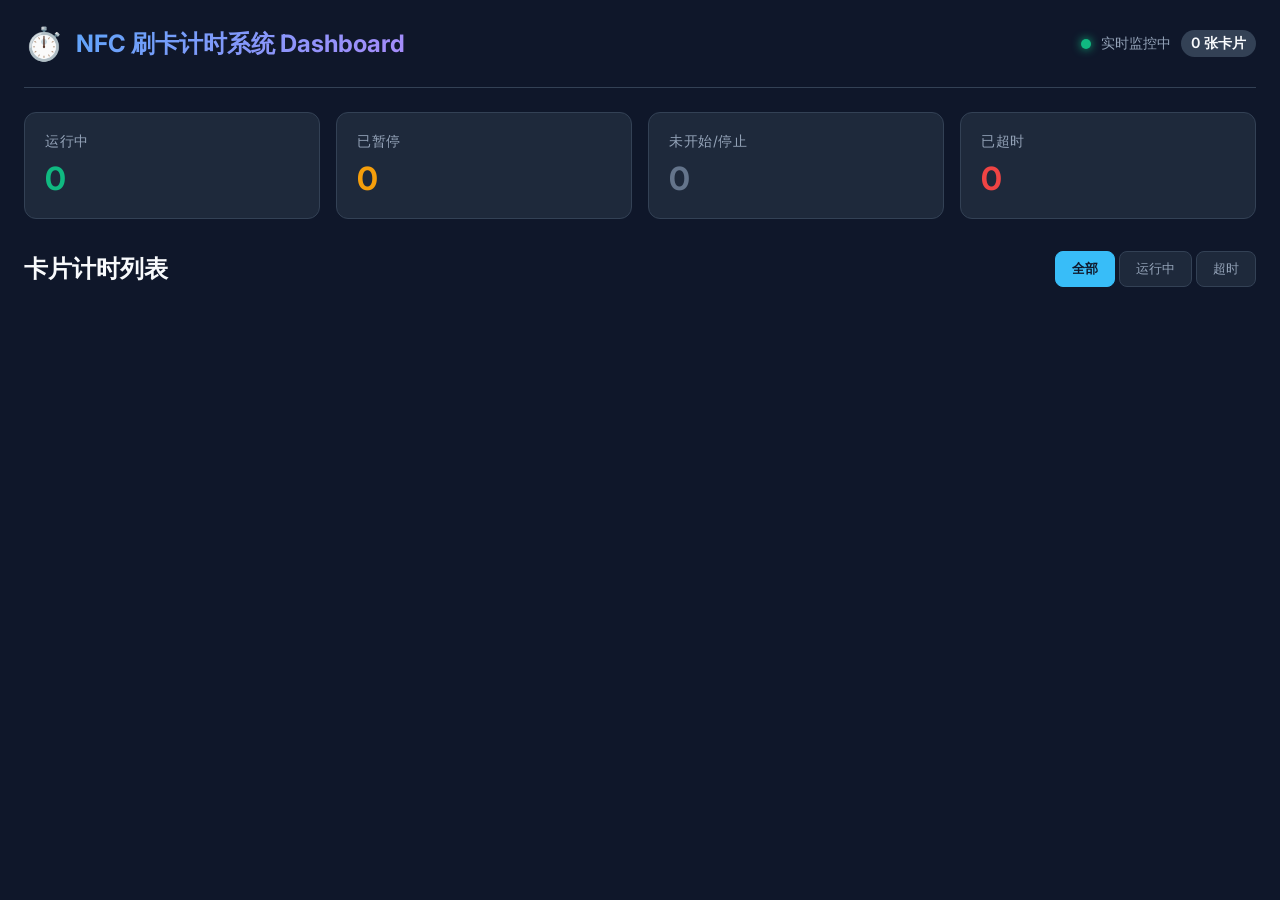
==== server/wwwroot/index.html @ 8a8f9bfa "Initial commit for NFC Timing System" ====
<!DOCTYPE html>
<html lang="zh-CN">
<head>
    <meta charset="UTF-8">
    <meta name="viewport" content="width=device-width, initial-scale=1.0">
    <title>NFC 计时监控中心 - Web Dashboard</title>
    <link rel="stylesheet" href="style.css">
    <link href="https://fonts.googleapis.com/css2?family=Inter:wght@400;500;600;700&display=swap" rel="stylesheet">
</head>
<body>
    <div class="app-container">
        <header class="navbar">
            <div class="brand">
                <span class="logo-icon">⏱️</span>
                <h1>NFC 刷卡计时系统 Dashboard</h1>
            </div>
            <div class="header-status">
                <span class="pulse-indicator"></span>
                <span id="serverStatusText">实时监控中</span>
                <span class="card-count-badge" id="totalCardsBadge">0 张卡片</span>
            </div>
        </header>

        <main class="content">
            <!-- Android Web NFC Scanner Section (Only shown on Android Chrome/Edge) -->
            <div id="androidNfcSection" class="nfc-scan-card" style="display: none;">
                <div class="nfc-scan-info">
                    <span class="nfc-icon">📲</span>
                    <div>
                        <h3>安卓 Web 刷卡感知已就绪</h3>
                        <p id="webNfcStatusText">点击“开始Web刷卡”，直接靠近NFC卡片即可自动查找定位对应卡片。</p>
                    </div>
                </div>
                <button id="btnToggleWebNfc" class="btn-nfc-scan">开始 Web 刷卡</button>
            </div>

            <div class="stats-bar">
                <div class="stat-card">
                    <span class="stat-label">运行中</span>
                    <span class="stat-value text-running" id="countRunning">0</span>
                </div>
                <div class="stat-card">
                    <span class="stat-label">已暂停</span>
                    <span class="stat-value text-paused" id="countPaused">0</span>
                </div>
                <div class="stat-card">
                    <span class="stat-label">未开始/停止</span>
                    <span class="stat-value text-stopped" id="countStopped">0</span>
                </div>
                <div class="stat-card">
                    <span class="stat-label">已超时</span>
                    <span class="stat-value text-expired" id="countExpired">0</span>
                </div>
            </div>

            <section class="cards-section">
                <div class="section-header">
                    <h2>卡片计时列表</h2>
                    <div class="filter-controls">
                        <button class="btn-filter active" data-filter="all">全部</button>
                        <button class="btn-filter" data-filter="running">运行中</button>
                        <button class="btn-filter" data-filter="expired">超时</button>
                    </div>
                </div>

                <div class="cards-grid" id="cardsGrid">
                    <!-- Cards dynamically rendered here -->
                </div>
            </section>
        </main>
    </div>

    <script src="app.js"></script>
</body>
</html>
---- server/wwwroot/style.css ----
:root {
    --bg-primary: #0f172a;
    --bg-card: #1e293b;
    --bg-card-hover: #334155;
    --text-main: #f8fafc;
    --text-muted: #94a3b8;
    
    --color-running: #10b981;
    --color-running-glow: rgba(16, 185, 129, 0.2);
    --color-paused: #f59e0b;
    --color-stopped: #64748b;
    --color-expired: #ef4444;
    --color-expired-glow: rgba(239, 68, 68, 0.3);
    
    --border-radius: 12px;
}

* {
    box-sizing: border-box;
    margin: 0;
    padding: 0;
}

body {
    font-family: 'Inter', system-ui, -apple-system, sans-serif;
    background-color: var(--bg-primary);
    color: var(--text-main);
    min-height: 100vh;
    padding: 24px;
}

.app-container {
    max-width: 1300px;
    margin: 0 auto;
}

.navbar {
    display: flex;
    justify-content: space-between;
    align-items: center;
    padding-bottom: 24px;
    border-bottom: 1px solid #334155;
    margin-bottom: 24px;
}

.brand {
    display: flex;
    align-items: center;
    gap: 12px;
}

.logo-icon {
    font-size: 2rem;
}

.brand h1 {
    font-size: 1.5rem;
    font-weight: 700;
    background: linear-gradient(135deg, #60a5fa, #a78bfa);
    -webkit-background-clip: text;
    -webkit-text-fill-color: transparent;
}

.header-status {
    display: flex;
    align-items: center;
    gap: 10px;
    font-size: 0.9rem;
    color: var(--text-muted);
}

.pulse-indicator {
    width: 10px;
    height: 10px;
    border-radius: 50%;
    background-color: var(--color-running);
    box-shadow: 0 0 10px var(--color-running);
    animation: pulse 2s infinite;
}

@keyframes pulse {
    0% { transform: scale(0.95); opacity: 0.8; }
    50% { transform: scale(1.15); opacity: 1; }
    100% { transform: scale(0.95); opacity: 0.8; }
}

.card-count-badge {
    background: #334155;
    padding: 4px 10px;
    border-radius: 20px;
    color: var(--text-main);
    font-weight: 600;
}

/* Web NFC Card Styling */
.nfc-scan-card {
    background: linear-gradient(135deg, #1e293b, #0f172a);
    border: 1px solid #38bdf8;
    border-radius: var(--border-radius);
    padding: 16px 20px;
    margin-bottom: 24px;
    display: flex;
    justify-content: space-between;
    align-items: center;
    box-shadow: 0 0 15px rgba(56, 189, 248, 0.15);
}

.nfc-scan-info {
    display: flex;
    align-items: center;
    gap: 16px;
}

.nfc-icon {
    font-size: 1.8rem;
}

.nfc-scan-info h3 {
    font-size: 1.05rem;
    color: #38bdf8;
    margin-bottom: 4px;
}

.nfc-scan-info p {
    font-size: 0.85rem;
    color: var(--text-muted);
}

.btn-nfc-scan {
    background: #38bdf8;
    color: #0f172a;
    border: none;
    padding: 10px 20px;
    border-radius: 8px;
    font-weight: 700;
    cursor: pointer;
    transition: all 0.2s;
}

.btn-nfc-scan.active {
    background: #ef4444;
    color: #ffffff;
}

.highlight-swiped-card {
    box-shadow: 0 0 25px #38bdf8 !important;
    border-color: #38bdf8 !important;
    transform: scale(1.03);
    transition: all 0.3s ease-in-out;
}

.stats-bar {
    display: grid;
    grid-template-columns: repeat(auto-fit, minmax(200px, 1fr));
    gap: 16px;
    margin-bottom: 32px;
}

.stat-card {
    background: var(--bg-card);
    padding: 20px;
    border-radius: var(--border-radius);
    display: flex;
    flex-direction: column;
    gap: 8px;
    border: 1px solid #334155;
}

.stat-label {
    color: var(--text-muted);
    font-size: 0.85rem;
    text-transform: uppercase;
    letter-spacing: 0.5px;
}

.stat-value {
    font-size: 2rem;
    font-weight: 700;
}

.text-running { color: var(--color-running); }
.text-paused { color: var(--color-paused); }
.text-stopped { color: var(--color-stopped); }
.text-expired { color: var(--color-expired); }

.section-header {
    display: flex;
    justify-content: space-between;
    align-items: center;
    margin-bottom: 20px;
}

.btn-filter {
    background: var(--bg-card);
    color: var(--text-muted);
    border: 1px solid #334155;
    padding: 8px 16px;
    border-radius: 8px;
    cursor: pointer;
    transition: all 0.2s;
}

.btn-filter.active, .btn-filter:hover {
    background: #38bdf8;
    color: #0f172a;
    font-weight: 600;
    border-color: #38bdf8;
}

.cards-grid {
    display: grid;
    grid-template-columns: repeat(auto-fill, minmax(320px, 1fr));
    gap: 20px;
}

.nfc-card {
    background: var(--bg-card);
    border-radius: var(--border-radius);
    padding: 20px;
    border: 1px solid #334155;
    display: flex;
    flex-direction: column;
    gap: 14px;
    position: relative;
    transition: transform 0.2s, box-shadow 0.2s;
}

.nfc-card:hover {
    transform: translateY(-2px);
    box-shadow: 0 10px 20px rgba(0, 0, 0, 0.3);
}

.nfc-card.status-running {
    border-left: 5px solid var(--color-running);
}

.nfc-card.status-paused {
    border-left: 5px solid var(--color-paused);
}

.nfc-card.status-stopped {
    border-left: 5px solid var(--color-stopped);
}

.nfc-card.status-expired {
    border-left: 5px solid var(--color-expired);
    background: linear-gradient(180deg, #1e293b 0%, #2a1b24 100%);
    box-shadow: 0 0 15px var(--color-expired-glow);
    animation: flash-border 2s infinite alternate;
}

@keyframes flash-border {
    0% { border-color: var(--color-expired); }
    100% { border-color: #f87171; }
}

.card-top {
    display: flex;
    justify-content: space-between;
    align-items: flex-start;
}

.card-title {
    font-size: 1.15rem;
    font-weight: 600;
    color: #f1f5f9;
}

.card-uid {
    font-size: 0.8rem;
    font-family: monospace;
    color: var(--text-muted);
    background: #0f172a;
    padding: 2px 6px;
    border-radius: 4px;
    margin-top: 4px;
    display: inline-block;
}

.status-badge {
    padding: 4px 10px;
    border-radius: 12px;
    font-size: 0.75rem;
    font-weight: 700;
    text-transform: uppercase;
}

.badge-running { background: rgba(16, 185, 129, 0.2); color: var(--color-running); }
.badge-paused { background: rgba(245, 158, 11, 0.2); color: var(--color-paused); }
.badge-stopped { background: rgba(100, 116, 139, 0.2); color: var(--color-stopped); }
.badge-expired { background: rgba(239, 68, 68, 0.25); color: #f87171; }

.card-timer-display {
    text-align: center;
    margin: 10px 0;
}

.time-main {
    font-size: 2.4rem;
    font-weight: 700;
    font-family: monospace;
    letter-spacing: 1px;
}

.overdue-alert {
    color: #f87171;
    font-weight: 700;
    margin-top: 4px;
    font-size: 0.95rem;
}

.progress-bar-bg {
    height: 6px;
    background: #0f172a;
    border-radius: 3px;
    overflow: hidden;
}

.progress-bar-fill {
    height: 100%;
    background: var(--color-running);
    transition: width 0.5s ease-out;
}

.empty-state {
    grid-column: 1 / -1;
    text-align: center;
    padding: 60px;
    color: var(--text-muted);
    background: var(--bg-card);
    border-radius: var(--border-radius);
}
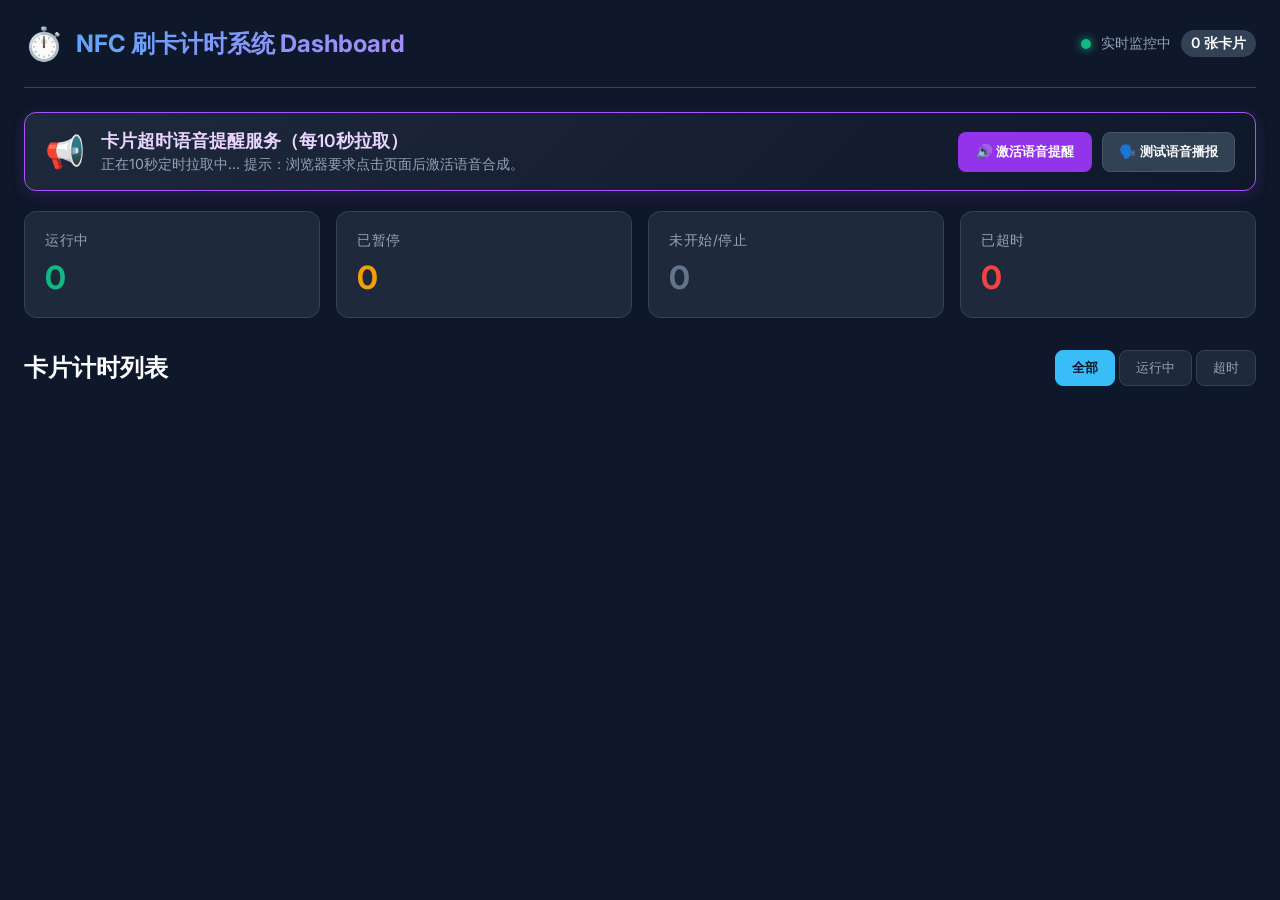
==== commit 6e3e34ff: "feat(web/server/android/voice): update client web to direct remote API, highlight unpaid & douban st" ====
--- a/server/wwwroot/index.html
+++ b/server/wwwroot/index.html
@@ -22,6 +22,21 @@
         </header>
 
         <main class="content">
+            <!-- Voice Alert & 10s Refresh Banner -->
+            <div class="voice-alert-banner">
+                <div class="voice-info">
+                    <span class="voice-icon">📢</span>
+                    <div>
+                        <h3>卡片超时语音提醒服务（每10秒拉取）</h3>
+                        <p id="speechStatusText">正在10秒定时拉取中... 提示：浏览器要求点击页面后激活语音合成。</p>
+                    </div>
+                </div>
+                <div class="voice-actions">
+                    <button id="btnEnableVoice" class="btn-voice-enable">🔊 激活语音提醒</button>
+                    <button id="btnTestVoice" class="btn-voice-test">🗣️ 测试语音播报</button>
+                </div>
+            </div>
+
             <!-- Android Web NFC Scanner Section (Only shown on Android Chrome/Edge) -->
             <div id="androidNfcSection" class="nfc-scan-card" style="display: none;">
                 <div class="nfc-scan-info">
--- a/server/wwwroot/style.css
+++ b/server/wwwroot/style.css
@@ -330,3 +330,79 @@
     background: var(--bg-card);
     border-radius: var(--border-radius);
 }
+
+/* Voice Alert Banner Styling */
+.voice-alert-banner {
+    display: flex;
+    justify-content: space-between;
+    align-items: center;
+    background: linear-gradient(135deg, #1e293b, #0f172a);
+    border: 1px solid #a855f7;
+    border-radius: var(--border-radius);
+    padding: 16px 20px;
+    margin-bottom: 20px;
+    box-shadow: 0 4px 15px rgba(168, 85, 247, 0.15);
+}
+
+.voice-info {
+    display: flex;
+    align-items: center;
+    gap: 16px;
+}
+
+.voice-icon {
+    font-size: 2rem;
+}
+
+.voice-info h3 {
+    font-size: 1.1rem;
+    font-weight: 600;
+    color: #e9d5ff;
+}
+
+.voice-info p {
+    font-size: 0.88rem;
+    color: var(--text-muted);
+    margin-top: 2px;
+}
+
+.voice-actions {
+    display: flex;
+    gap: 10px;
+}
+
+.btn-voice-enable {
+    background: #9333ea;
+    color: #ffffff;
+    border: none;
+    padding: 10px 18px;
+    border-radius: 8px;
+    font-weight: 600;
+    cursor: pointer;
+    transition: all 0.2s ease;
+}
+
+.btn-voice-enable:hover {
+    background: #a855f7;
+    box-shadow: 0 0 12px rgba(168, 85, 247, 0.4);
+}
+
+.btn-voice-enable.active {
+    background: #10b981;
+}
+
+.btn-voice-test {
+    background: #334155;
+    color: #f8fafc;
+    border: 1px solid #475569;
+    padding: 10px 16px;
+    border-radius: 8px;
+    font-weight: 600;
+    cursor: pointer;
+    transition: all 0.2s ease;
+}
+
+.btn-voice-test:hover {
+    background: #475569;
+}
+
